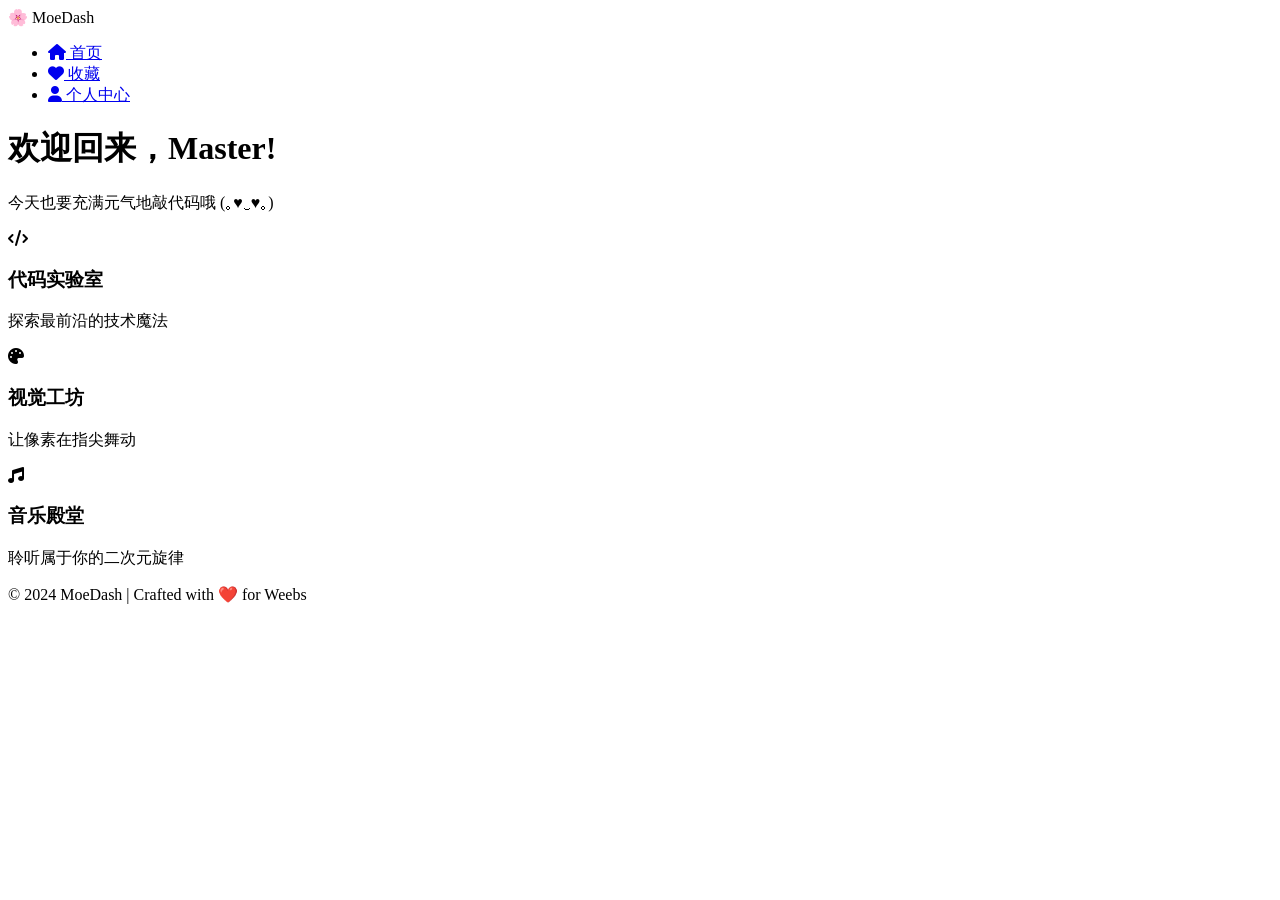
==== index.html @ 6ec168e0 "Add files via upload" ====
<!DOCTYPE html>
<html lang="zh-CN">
<head>
    <meta charset="UTF-8">
    <meta name="viewport" content="width=device-width, initial-scale=1.0">
    <title>Moe Dash - 二次元应用控制台</title>
    <link rel="stylesheet" href="style.css">
    <link rel="stylesheet" href="https://cdnjs.cloudflare.com/ajax/libs/font-awesome/6.0.0/css/all.min.css">
</head>
<body>
    <div class="background-overlay"></div>
    
    <nav class="navbar">
        <div class="logo">🌸 MoeDash</div>
        <ul class="nav-links">
            <li><a href="#"><i class="fas fa-home"></i> 首页</a></li>
            <li><a href="#"><i class="fas fa-heart"></i> 收藏</a></li>
            <li><a href="#"><i class="fas fa-user"></i> 个人中心</a></li>
        </ul>
    </nav>

    <main class="container">
        <header class="hero">
            <h1>欢迎回来，Master!</h1>
            <p>今天也要充满元气地敲代码哦 (｡♥‿♥｡)</p>
        </header>

        <section class="card-grid">
            <div class="card clickable">
                <div class="card-icon"><i class="fas fa-code"></i></div>
                <h3>代码实验室</h3>
                <p>探索最前沿的技术魔法</p>
            </div>
            <div class="card clickable">
                <div class="card-icon"><i class="fas fa-palette"></i></div>
                <h3>视觉工坊</h3>
                <p>让像素在指尖舞动</p>
            </div>
            <div class="card clickable">
                <div class="card-icon"><i class="fas fa-music"></i></div>
                <h3>音乐殿堂</h3>
                <p>聆听属于你的二次元旋律</p>
            </div>
        </section>
    </main>

    <footer class="footer">
        <p>&copy; 2024 MoeDash | Crafted with ❤️ for Weebs</p>
    </footer>

    <script>
        // 1. 鼠标点击产生交互粒子效果
        document.addEventListener('click', (e) => {
            const symbols = ['🌸', '✨', '💖', '⭐', '🍡'];
            const symbol = symbols[Math.floor(Math.random() * symbols.length)];
            const effect = document.createElement('span');
            effect.className = 'click-effect';
            effect.innerText = symbol;
            
            // 设置初始位置
            effect.style.left = e.clientX + 'px';
            effect.style.top = e.clientY + 'px';
            
            // 随机散射方向
            effect.style.setProperty('--tw-x', (Math.random() - 0.5) * 200 + 'px');
            effect.style.setProperty('--tw-y', (Math.random() - 0.5) * 200 + 'px');
            
            document.body.appendChild(effect);
            setTimeout(() => effect.remove(), 1000);
        });

        // 2. 卡片点击交互
        document.querySelectorAll('.card').forEach(card => {
            card.addEventListener('click', () => {
                const title = card.querySelector('h3').innerText;
                alert(`(｡♥‿♥｡) Master!\n您点击了 [${title}]，正在为您加载魔法世界...`);
            });
        });
    </script>
</body>
</html>
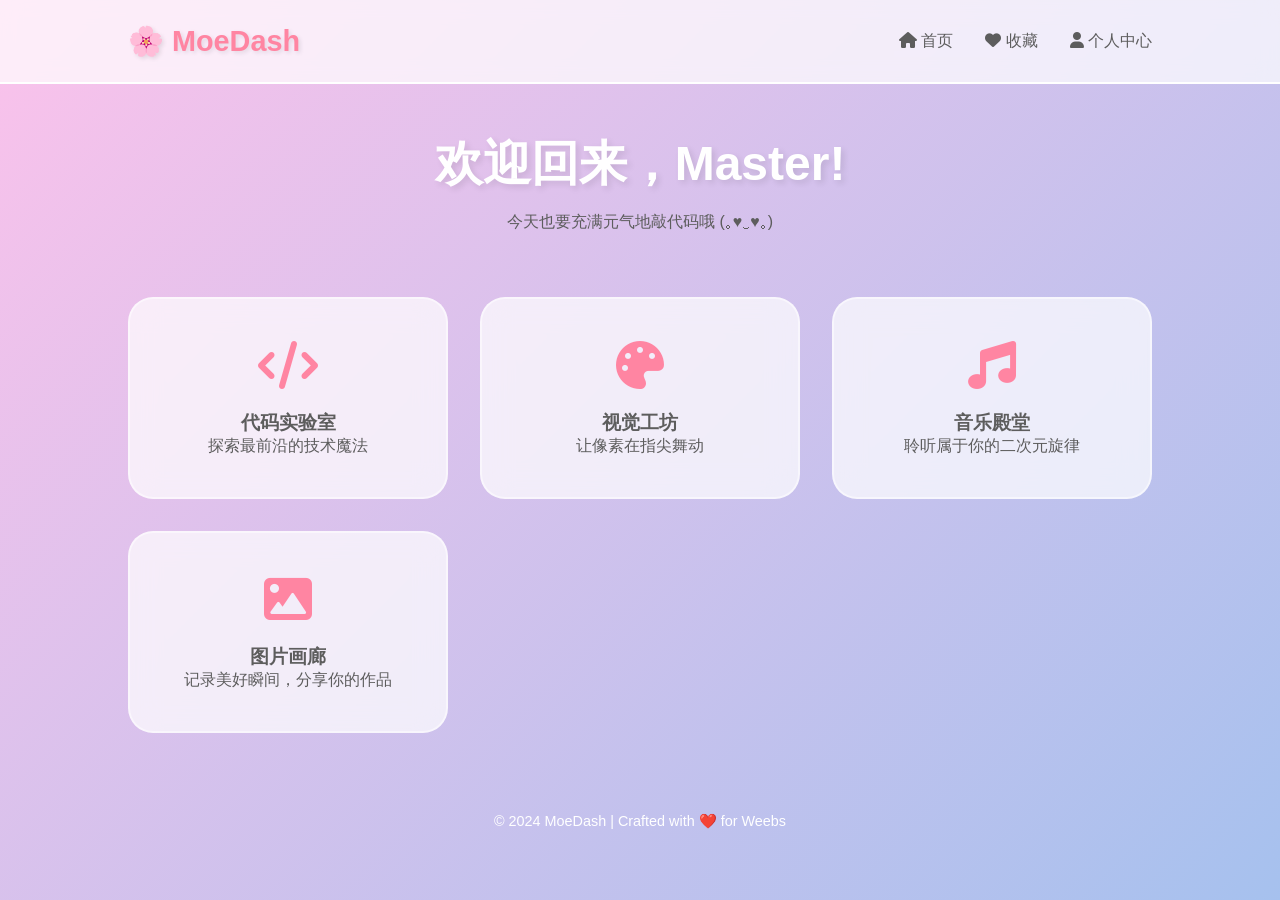
==== commit f28e204a: "Add files via upload" ====
--- a/index.html
+++ b/index.html
@@ -41,6 +41,11 @@
                 <h3>音乐殿堂</h3>
                 <p>聆听属于你的二次元旋律</p>
             </div>
+            <div class="card clickable">
+                <div class="card-icon"><i class="fas fa-image"></i></div>
+                <h3>图片画廊</h3>
+                <p>记录美好瞬间，分享你的作品</p>
+            </div>
         </section>
     </main>
 
@@ -69,10 +74,17 @@
             setTimeout(() => effect.remove(), 1000);
         });
 
-        // 2. 卡片点击交互
+        // 2. 增强版卡片点击交互
         document.querySelectorAll('.card').forEach(card => {
-            card.addEventListener('click', () => {
-                const title = card.querySelector('h3').innerText;
+            card.addEventListener('click', (e) => {
+                const title = card.querySelector('h3').textContent.trim();
+                
+                // 如果点击的是“音乐殿堂”（第三个卡片，索引为 2）
+                if (title === "音乐殿堂" || title.includes("音乐")) {
+                    window.location.href = './music_app.html'; // 确保路径正确
+                    return;
+                }
+
                 alert(`(｡♥‿♥｡) Master!\n您点击了 [${title}]，正在为您加载魔法世界...`);
             });
         });
--- a/style.css
+++ b/style.css
@@ -0,0 +1,205 @@
+:root {
+    --primary-color: #ff85a2;
+    --secondary-color: #fbb1bd;
+    --bg-gradient: linear-gradient(135deg, #fbc2eb 0%, #a6c1ee 100%);
+    --glass-bg: rgba(255, 255, 255, 0.7);
+    --text-color: #5d5d5d;
+}
+
+* {
+    margin: 0;
+    padding: 0;
+    box-sizing: border-box;
+    font-family: 'Segoe UI', 'Microsoft YaHei', sans-serif;
+}
+
+body {
+    min-height: 100vh;
+    background: var(--bg-gradient);
+    color: var(--text-color);
+    overflow-x: hidden;
+}
+
+.background-overlay {
+    position: fixed;
+    top: 0;
+    left: 0;
+    width: 100%;
+    height: 100%;
+    background: url('https://www.transparenttextures.com/patterns/sakura.png');
+    opacity: 0.3;
+    z-index: -1;
+}
+
+.navbar {
+    display: flex;
+    justify-content: space-between;
+    align-items: center;
+    padding: 1.5rem 10%;
+    background: var(--glass-bg);
+    backdrop-filter: blur(10px);
+    border-bottom: 2px solid white;
+}
+
+.logo {
+    font-size: 1.8rem;
+    font-weight: bold;
+    color: var(--primary-color);
+    text-shadow: 2px 2px 4px rgba(0,0,0,0.1);
+}
+
+.nav-links {
+    display: flex;
+    list-style: none;
+}
+
+.nav-links li a {
+    text-decoration: none;
+    color: var(--text-color);
+    margin-left: 2rem;
+    font-weight: 500;
+    transition: color 0.3s;
+}
+
+.nav-links li a:hover {
+    color: var(--primary-color);
+}
+
+.container {
+    padding: 3rem 10%;
+}
+
+.hero {
+    text-align: center;
+    margin-bottom: 4rem;
+    animation: fadeInDown 1s ease;
+}
+
+.hero h1 {
+    font-size: 3rem;
+    color: white;
+    text-shadow: 3px 3px 6px rgba(0,0,0,0.1);
+    margin-bottom: 1rem;
+}
+
+.card-grid {
+    display: grid;
+    grid-template-columns: repeat(auto-fit, minmax(250px, 1fr));
+    gap: 2rem;
+}
+
+.card {
+    background: var(--glass-bg);
+    backdrop-filter: blur(15px);
+    padding: 2.5rem;
+    border-radius: 25px;
+    text-align: center;
+    border: 2px solid rgba(255,255,255,0.5);
+    transition: transform 0.3s, box-shadow 0.3s;
+    cursor: pointer;
+}
+
+.card:hover {
+    transform: translateY(-10px) scale(1.02);
+    box-shadow: 0 15px 30px rgba(255, 133, 162, 0.3);
+    border-color: var(--primary-color);
+}
+
+.card:active {
+    transform: translateY(-5px) scale(0.98);
+}
+
+.card-icon {
+    font-size: 3rem;
+    color: var(--primary-color);
+    margin-bottom: 1rem;
+}
+
+/* 鼠标点击产生的樱花/粒子效果 */
+.click-effect {
+    position: fixed;
+    pointer-events: none;
+    z-index: 9999;
+    font-size: 20px;
+    animation: floatAway 1s ease-out forwards;
+}
+
+@keyframes floatAway {
+    0% {
+        transform: translate(-50%, -50%) scale(1);
+        opacity: 1;
+    }
+    100% {
+        transform: translate(var(--tw-x), var(--tw-y)) rotate(360deg);
+        opacity: 0;
+    }
+}
+
+.footer {
+    text-align: center;
+    padding: 2rem;
+    font-size: 0.9rem;
+    color: white;
+}
+
+@keyframes fadeInDown {
+    from { opacity: 0; transform: translateY(-20px); }
+    to { opacity: 1; transform: translateY(0); }
+}
+
+/* 音乐播放弹窗样式 */
+.modal {
+    display: none;
+    position: fixed;
+    z-index: 10000;
+    left: 0;
+    top: 0;
+    width: 100%;
+    height: 100%;
+    background-color: rgba(0,0,0,0.5);
+    backdrop-filter: blur(5px);
+}
+
+.modal-content {
+    background: var(--glass-bg);
+    margin: 15% auto;
+    padding: 2rem;
+    border-radius: 25px;
+    width: 85%;
+    max-width: 400px;
+    text-align: center;
+    position: relative;
+    border: 2px solid white;
+    box-shadow: 0 10px 30px rgba(255, 133, 162, 0.2);
+}
+
+.close-btn {
+    position: absolute;
+    right: 20px;
+    top: 15px;
+    font-size: 24px;
+    cursor: pointer;
+    color: var(--primary-color);
+}
+
+.music-list {
+    margin-top: 20px;
+    display: flex;
+    flex-direction: column;
+    gap: 15px;
+}
+
+.music-item {
+    background: white;
+    padding: 15px;
+    border-radius: 15px;
+    cursor: pointer;
+    transition: 0.3s;
+    border: 1px solid #eee;
+}
+
+.music-item:hover {
+    background: var(--secondary-color);
+    color: white;
+    transform: scale(1.03);
+}
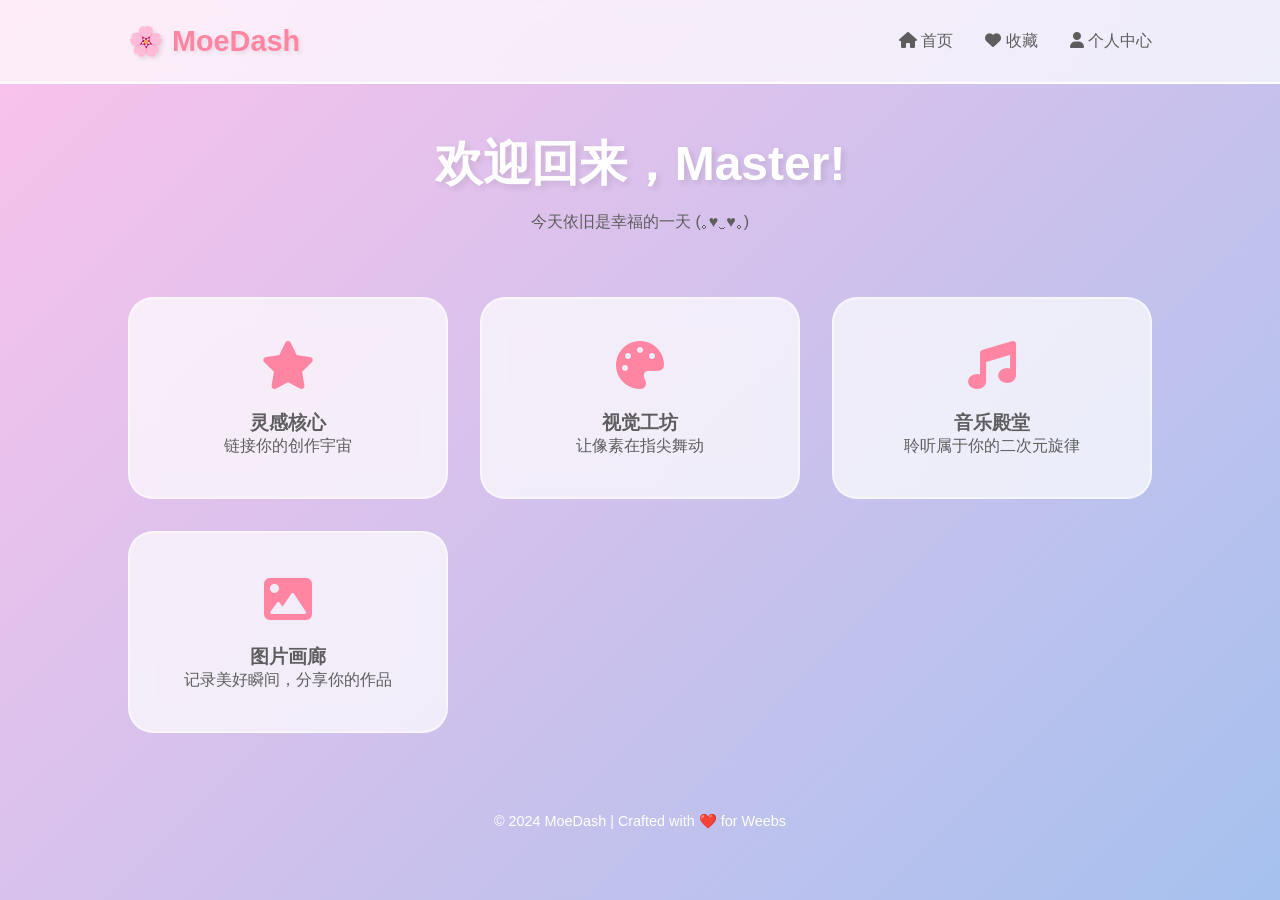
==== commit 853fc207: "Add files via upload" ====
--- a/index.html
+++ b/index.html
@@ -6,6 +6,62 @@
     <title>Moe Dash - 二次元应用控制台</title>
     <link rel="stylesheet" href="style.css">
     <link rel="stylesheet" href="https://cdnjs.cloudflare.com/ajax/libs/font-awesome/6.0.0/css/all.min.css">
+    <style>
+        /* 登录弹窗样式 */
+        .modal {
+            display: none;
+            position: fixed;
+            z-index: 1000;
+            left: 0; top: 0;
+            width: 100%; height: 100%;
+            background-color: rgba(0,0,0,0.5);
+            backdrop-filter: blur(5px);
+        }
+        .modal-content {
+            background: var(--glass-bg, rgba(255, 255, 255, 0.9));
+            margin: 10% auto;
+            padding: 2rem;
+            border-radius: 20px;
+            width: 350px;
+            text-align: center;
+            box-shadow: 0 10px 30px rgba(0,0,0,0.2);
+            border: 2px solid var(--primary-color, #ff85a2);
+        }
+        .modal-content h2 { color: var(--primary-color, #ff85a2); margin-bottom: 1.5rem; }
+        .input-group { margin-bottom: 1rem; text-align: left; }
+        .input-group label { display: block; margin-bottom: 5px; font-size: 0.9rem; color: #666; }
+        .input-group input {
+            width: 100%;
+            padding: 10px;
+            border: 1px solid #ddd;
+            border-radius: 10px;
+            outline: none;
+            box-sizing: border-box;
+        }
+        .login-btn {
+            background: var(--primary-color, #ff85a2);
+            color: white;
+            border: none;
+            padding: 10px 30px;
+            border-radius: 20px;
+            cursor: pointer;
+            width: 100%;
+            font-size: 1rem;
+            margin-top: 10px;
+            transition: 0.3s;
+        }
+        .login-btn:hover { opacity: 0.9; transform: scale(1.02); }
+        .close-modal {
+            float: right;
+            cursor: pointer;
+            font-size: 1.5rem;
+            color: #999;
+        }
+        #user-display {
+            font-weight: bold;
+            color: var(--primary-color, #ff85a2);
+        }
+    </style>
 </head>
 <body>
     <div class="background-overlay"></div>
@@ -15,21 +71,21 @@
         <ul class="nav-links">
             <li><a href="#"><i class="fas fa-home"></i> 首页</a></li>
             <li><a href="#"><i class="fas fa-heart"></i> 收藏</a></li>
-            <li><a href="#"><i class="fas fa-user"></i> 个人中心</a></li>
+            <li><a href="#" id="login-trigger"><i class="fas fa-user"></i> <span id="nav-user-text">个人中心</span></a></li>
         </ul>
     </nav>
 
     <main class="container">
         <header class="hero">
-            <h1>欢迎回来，Master!</h1>
-            <p>今天也要充满元气地敲代码哦 (｡♥‿♥｡)</p>
+            <h1 id="welcome-title">欢迎回来，Master!</h1>
+            <p>今天依旧是幸福的一天 (｡♥‿♥｡)</p>
         </header>
 
         <section class="card-grid">
             <div class="card clickable">
-                <div class="card-icon"><i class="fas fa-code"></i></div>
-                <h3>代码实验室</h3>
-                <p>探索最前沿的技术魔法</p>
+                <div class="card-icon"><i class="fas fa-star"></i></div>
+                <h3>灵感核心</h3>
+                <p>链接你的创作宇宙</p>
             </div>
             <div class="card clickable">
                 <div class="card-icon"><i class="fas fa-palette"></i></div>
@@ -48,6 +104,29 @@
             </div>
         </section>
     </main>
+
+    <!-- 登录弹窗 -->
+    <div id="login-modal" class="modal">
+        <div class="modal-content">
+            <span class="close-modal">&times;</span>
+            <h2 id="modal-title">Master 登入</h2>
+            <div class="input-group">
+                <label>账号 (3-20位纯英文)</label>
+                <input type="text" id="username" placeholder="请输入账号">
+            </div>
+            <div class="input-group">
+                <label>密码 (6-12位数字与字母组合)</label>
+                <input type="password" id="password" placeholder="请输入密码">
+            </div>
+            <button class="login-btn" id="submit-login">确认进入魔法世界</button>
+            <p style="margin-top: 15px; font-size: 0.9rem;">
+                <a href="#" id="toggle-mode" style="color: var(--primary-color); text-decoration: none;">还没有账号？点击注册</a>
+            </p>
+            <p style="font-size: 0.8rem; margin-top: 15px; color: #888;">
+                * 账户数据保存在本地浏览器
+            </p>
+        </div>
+    </div>
 
     <footer class="footer">
         <p>&copy; 2024 MoeDash | Crafted with ❤️ for Weebs</p>
@@ -74,7 +153,121 @@
             setTimeout(() => effect.remove(), 1000);
         });
 
-        // 2. 增强版卡片点击交互
+        // 2. 账号系统逻辑
+        const USER_DB_NAME = 'MoeDashUserDB';
+        const USER_STORE_NAME = 'users';
+
+        // 初始化用户数据库
+        const initUserDB = () => {
+            return new Promise((resolve, reject) => {
+                const request = indexedDB.open(USER_DB_NAME, 1);
+                request.onupgradeneeded = (e) => {
+                    const db = e.target.result;
+                    if (!db.objectStoreNames.contains(USER_STORE_NAME)) {
+                        db.createObjectStore(USER_STORE_NAME, { keyPath: 'username' });
+                    }
+                };
+                request.onsuccess = (e) => resolve(e.target.result);
+                request.onerror = (e) => reject(e.target.error);
+            });
+        };
+
+        const loginModal = document.getElementById('login-modal');
+        const loginTrigger = document.getElementById('login-trigger');
+        const closeModal = document.querySelector('.close-modal');
+        const submitLogin = document.getElementById('submit-login');
+        const toggleMode = document.getElementById('toggle-mode');
+        const modalTitle = document.getElementById('modal-title');
+        const navUserText = document.getElementById('nav-user-text');
+        const welcomeTitle = document.getElementById('welcome-title');
+
+        let isRegisterMode = false;
+
+        // 切换登录/注册模式
+        toggleMode.addEventListener('click', (e) => {
+            e.preventDefault();
+            isRegisterMode = !isRegisterMode;
+            modalTitle.innerText = isRegisterMode ? 'Master 注册' : 'Master 登入';
+            submitLogin.innerText = isRegisterMode ? '创建魔法契约' : '确认进入魔法世界';
+            toggleMode.innerText = isRegisterMode ? '已有账号？点击登录' : '还没有账号？点击注册';
+        });
+
+        const checkLoginStatus = () => {
+            const user = localStorage.getItem('moedash_user');
+            if (user) {
+                navUserText.innerText = user;
+                welcomeTitle.innerText = `欢迎回来，${user} Master!`;
+            }
+        };
+        checkLoginStatus();
+
+        loginTrigger.addEventListener('click', (e) => {
+            e.preventDefault();
+            if (localStorage.getItem('moedash_user')) {
+                if (confirm('Master，要退出当前账号吗？')) {
+                    localStorage.removeItem('moedash_user');
+                    location.reload();
+                }
+            } else {
+                loginModal.style.display = 'block';
+            }
+        });
+
+        closeModal.onclick = () => loginModal.style.display = 'none';
+        window.onclick = (e) => { if (e.target == loginModal) loginModal.style.display = 'none'; };
+
+        submitLogin.onclick = async () => {
+            const user = document.getElementById('username').value.trim();
+            const pass = document.getElementById('password').value.trim();
+            
+            // 验证规则：3-20位纯英文
+            const userRegex = /^[a-zA-Z]{3,20}$/;
+            // 验证规则：6-12位数字和字母
+            const passRegex = /^(?=.*[A-Za-z])(?=.*\d)[A-Za-z\d]{6,12}$/;
+
+            if (!userRegex.test(user)) {
+                alert('Master，账号要求3-20个字符且只能是英文哦！');
+                return;
+            }
+            if (!passRegex.test(pass)) {
+                alert('Master，密码要求6-12位，且必须包含数字和字母呢！');
+                return;
+            }
+
+            const db = await initUserDB();
+            const transaction = db.transaction(USER_STORE_NAME, 'readwrite');
+            const store = transaction.objectStore(USER_STORE_NAME);
+
+            if (isRegisterMode) {
+                // 注册逻辑
+                const checkRequest = store.get(user);
+                checkRequest.onsuccess = () => {
+                    if (checkRequest.result) {
+                        alert('Master，这个账号已经存在了哦，换一个吧！');
+                    } else {
+                        store.add({ username: user, password: pass });
+                        alert('(๑>◡<๑) 注册成功！现在您可以登录了。');
+                        toggleMode.click(); // 自动切换回登录界面
+                    }
+                };
+            } else {
+                // 登录逻辑
+                const getRequest = store.get(user);
+                getRequest.onsuccess = () => {
+                    const userData = getRequest.result;
+                    if (userData && userData.password === pass) {
+                        localStorage.setItem('moedash_user', user);
+                        alert(`(๑>◡<๑) 欢迎您，${user} Master！`);
+                        loginModal.style.display = 'none';
+                        checkLoginStatus();
+                    } else {
+                        alert('Master，账号不存在或密码错误呢，请检查一下~(´；д；`)');
+                    }
+                };
+            }
+        };
+
+        // 3. 增强版卡片点击交互
         document.querySelectorAll('.card').forEach(card => {
             card.addEventListener('click', (e) => {
                 const title = card.querySelector('h3').textContent.trim();
@@ -84,6 +277,12 @@
                     window.location.href = './music_app.html'; // 确保路径正确
                     return;
                 }
+                
+                // 如果点击的是“图片画廊”
+                if (title === "图片画廊" || title.includes("图片")) {
+                    window.location.href = './gallery.html';
+                    return;
+                }
 
                 alert(`(｡♥‿♥｡) Master!\n您点击了 [${title}]，正在为您加载魔法世界...`);
             });
